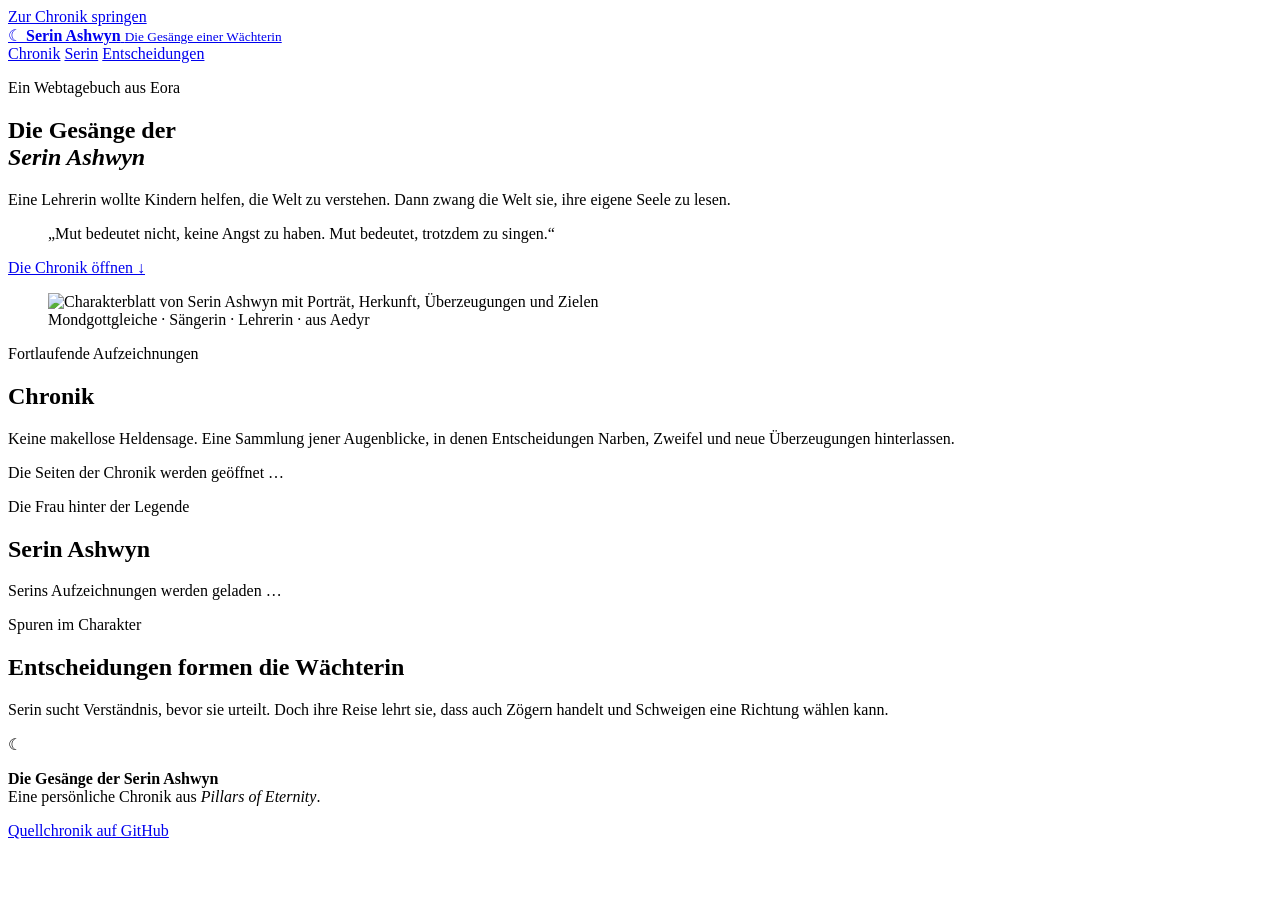
==== index.html @ a5ee4647 "feat: add web chronicle landing page" ====
<!doctype html>
<html lang="de">
<head>
  <meta charset="utf-8">
  <meta name="viewport" content="width=device-width, initial-scale=1">
  <meta name="description" content="Die Gesänge der Serin Ashwyn – ein erzählerisches Webtagebuch zu Pillars of Eternity.">
  <meta name="theme-color" content="#173d2d">
  <title>Die Gesänge der Serin Ashwyn</title>
  <link rel="stylesheet" href="./styles.css">
  <script src="./app.js" defer></script>
</head>
<body>
  <a class="skip-link" href="#chronik">Zur Chronik springen</a>

  <header class="site-header">
    <a class="brand" href="#top" aria-label="Zur Startseite">
      <span class="brand-mark" aria-hidden="true">☾</span>
      <span>
        <strong>Serin Ashwyn</strong>
        <small>Die Gesänge einer Wächterin</small>
      </span>
    </a>
    <nav aria-label="Hauptnavigation">
      <a href="#chronik">Chronik</a>
      <a href="#serin">Serin</a>
      <a href="#entscheidungen">Entscheidungen</a>
    </nav>
  </header>

  <main id="top">
    <section class="hero" aria-labelledby="hero-title">
      <div class="hero-copy">
        <p class="eyebrow">Ein Webtagebuch aus Eora</p>
        <h1 id="hero-title">Die Gesänge der<br><em>Serin Ashwyn</em></h1>
        <p class="lede">Eine Lehrerin wollte Kindern helfen, die Welt zu verstehen. Dann zwang die Welt sie, ihre eigene Seele zu lesen.</p>
        <blockquote>„Mut bedeutet nicht, keine Angst zu haben. Mut bedeutet, trotzdem zu singen.“</blockquote>
        <a class="primary-action" href="#chronik">Die Chronik öffnen <span aria-hidden="true">↓</span></a>
      </div>
      <figure class="hero-portrait">
        <img src="./assets/serin-ashwyn-character-sheet.svg" alt="Charakterblatt von Serin Ashwyn mit Porträt, Herkunft, Überzeugungen und Zielen">
        <figcaption>Mondgottgleiche · Sängerin · Lehrerin · aus Aedyr</figcaption>
      </figure>
    </section>

    <section class="chapter-intro" id="chronik" aria-labelledby="chronik-title">
      <p class="eyebrow">Fortlaufende Aufzeichnungen</p>
      <h2 id="chronik-title">Chronik</h2>
      <p>Keine makellose Heldensage. Eine Sammlung jener Augenblicke, in denen Entscheidungen Narben, Zweifel und neue Überzeugungen hinterlassen.</p>
    </section>

    <section class="timeline" aria-live="polite">
      <div id="entries" class="entries-grid">
        <article class="entry-card loading-card">
          <p>Die Seiten der Chronik werden geöffnet …</p>
        </article>
      </div>
    </section>

    <section class="profile-section" id="serin" aria-labelledby="serin-title">
      <div class="section-heading">
        <p class="eyebrow">Die Frau hinter der Legende</p>
        <h2 id="serin-title">Serin Ashwyn</h2>
      </div>
      <div id="profile" class="profile-grid">
        <p>Serins Aufzeichnungen werden geladen …</p>
      </div>
    </section>

    <section class="decision-section" id="entscheidungen" aria-labelledby="decision-title">
      <div class="decision-copy">
        <p class="eyebrow">Spuren im Charakter</p>
        <h2 id="decision-title">Entscheidungen formen die Wächterin</h2>
        <p>Serin sucht Verständnis, bevor sie urteilt. Doch ihre Reise lehrt sie, dass auch Zögern handelt und Schweigen eine Richtung wählen kann.</p>
      </div>
      <div id="decision-ledger" class="decision-ledger" aria-live="polite"></div>
    </section>
  </main>

  <footer>
    <span class="footer-mark" aria-hidden="true">☾</span>
    <p><strong>Die Gesänge der Serin Ashwyn</strong><br>Eine persönliche Chronik aus <em>Pillars of Eternity</em>.</p>
    <a href="https://github.com/alexmondragonwrites-glitch/Pillars-Chronik">Quellchronik auf GitHub</a>
  </footer>
</body>
</html>
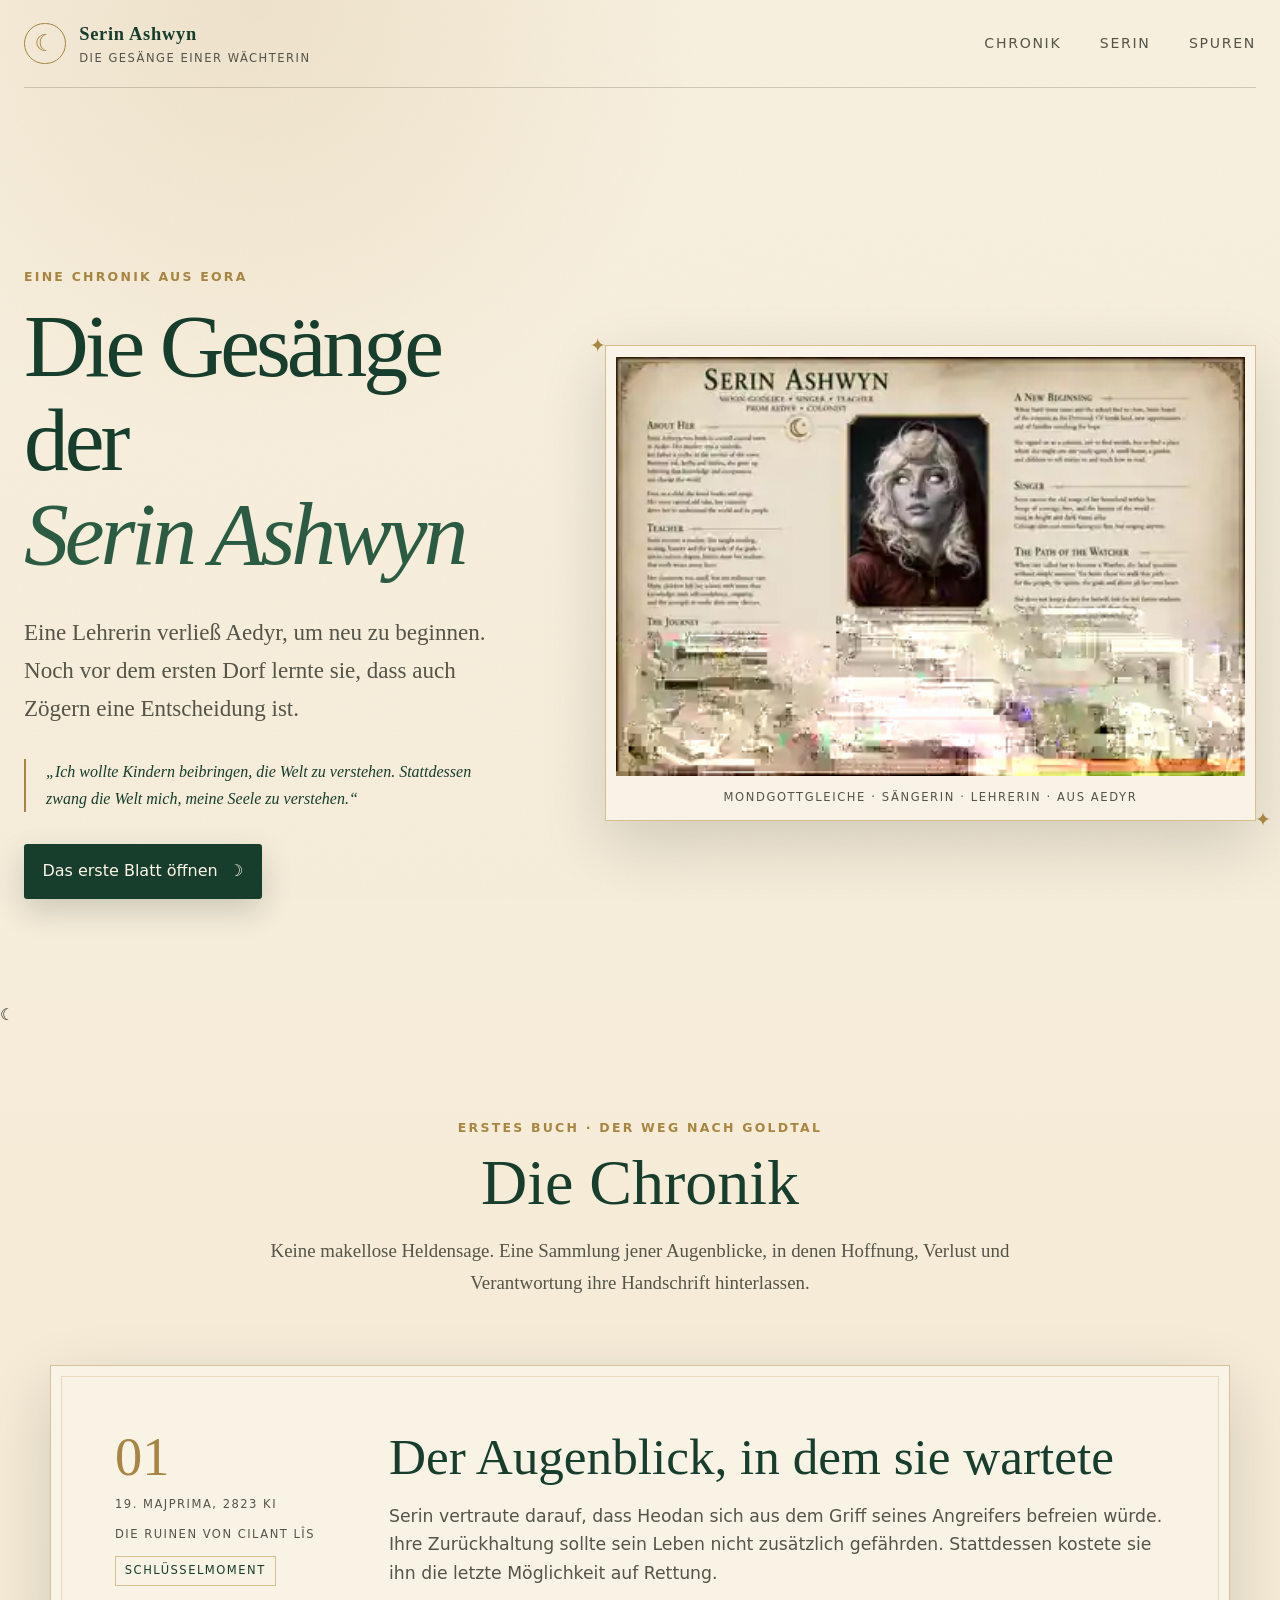
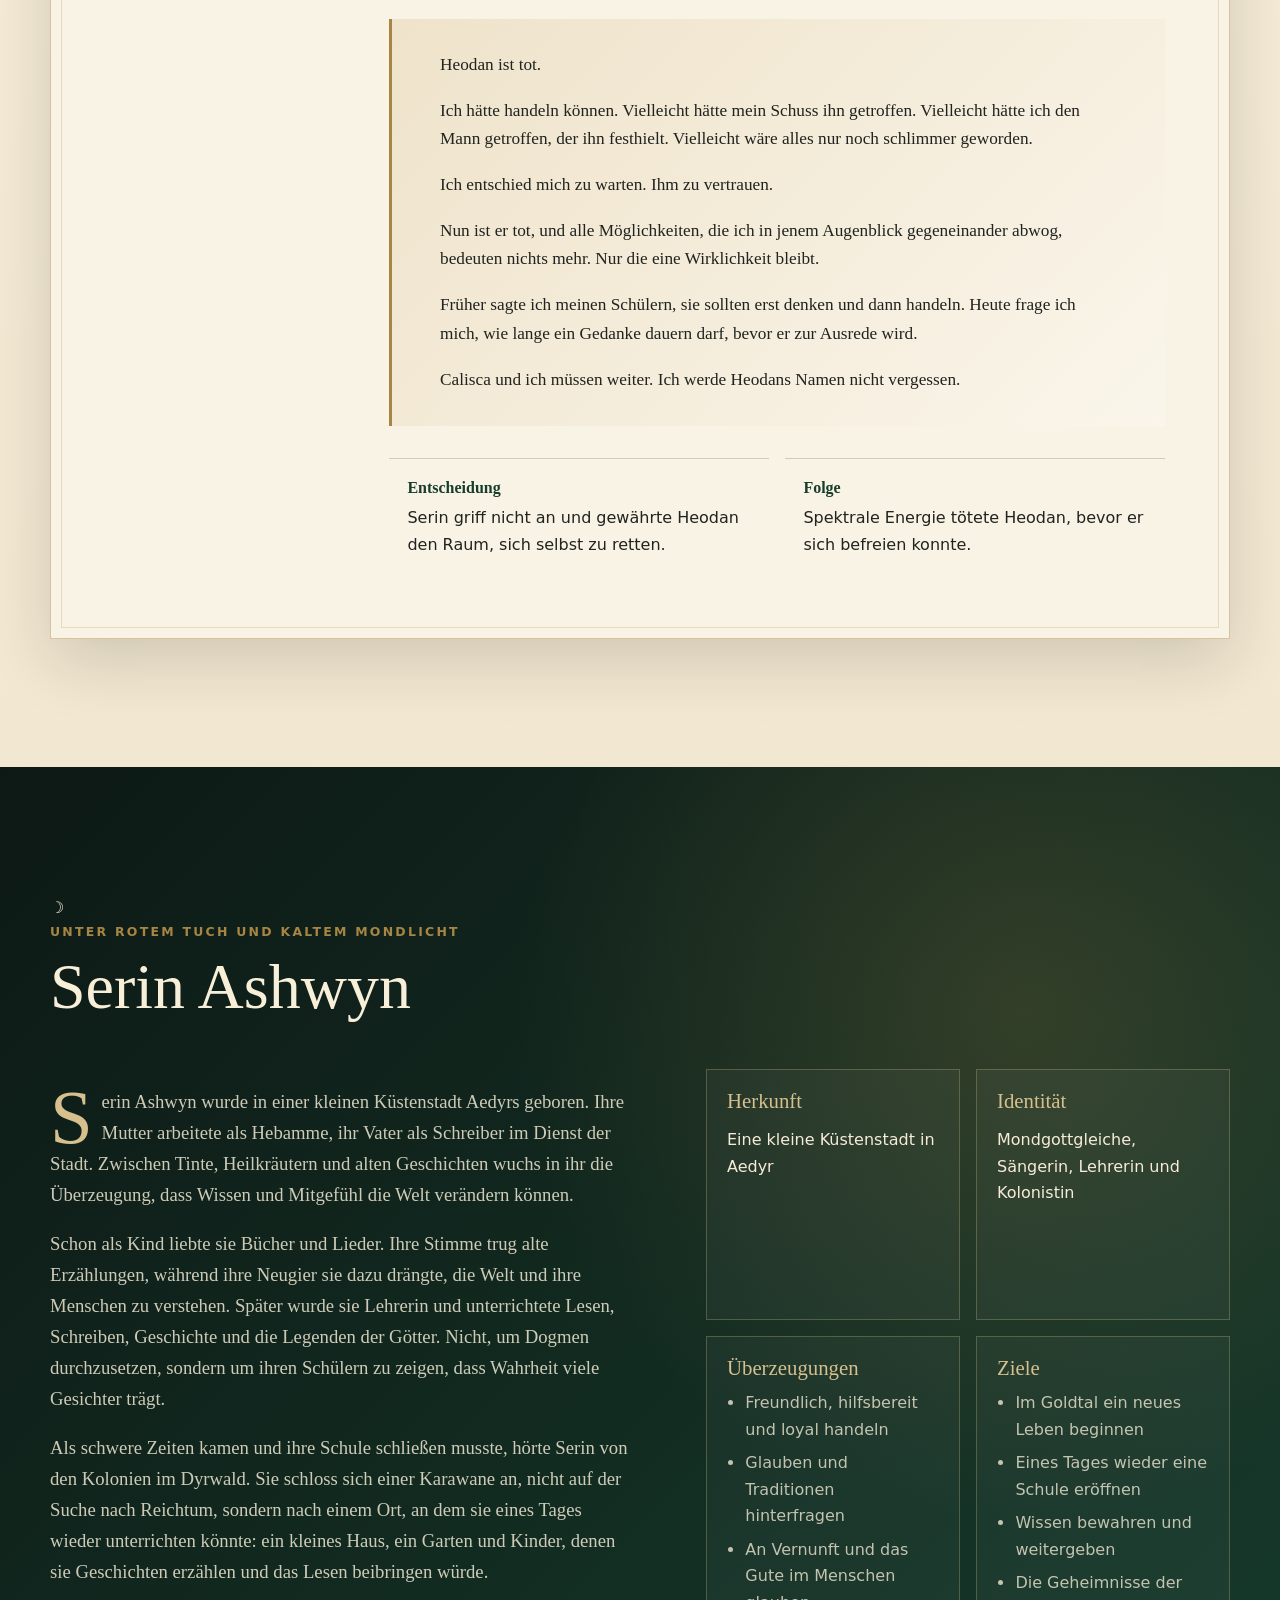
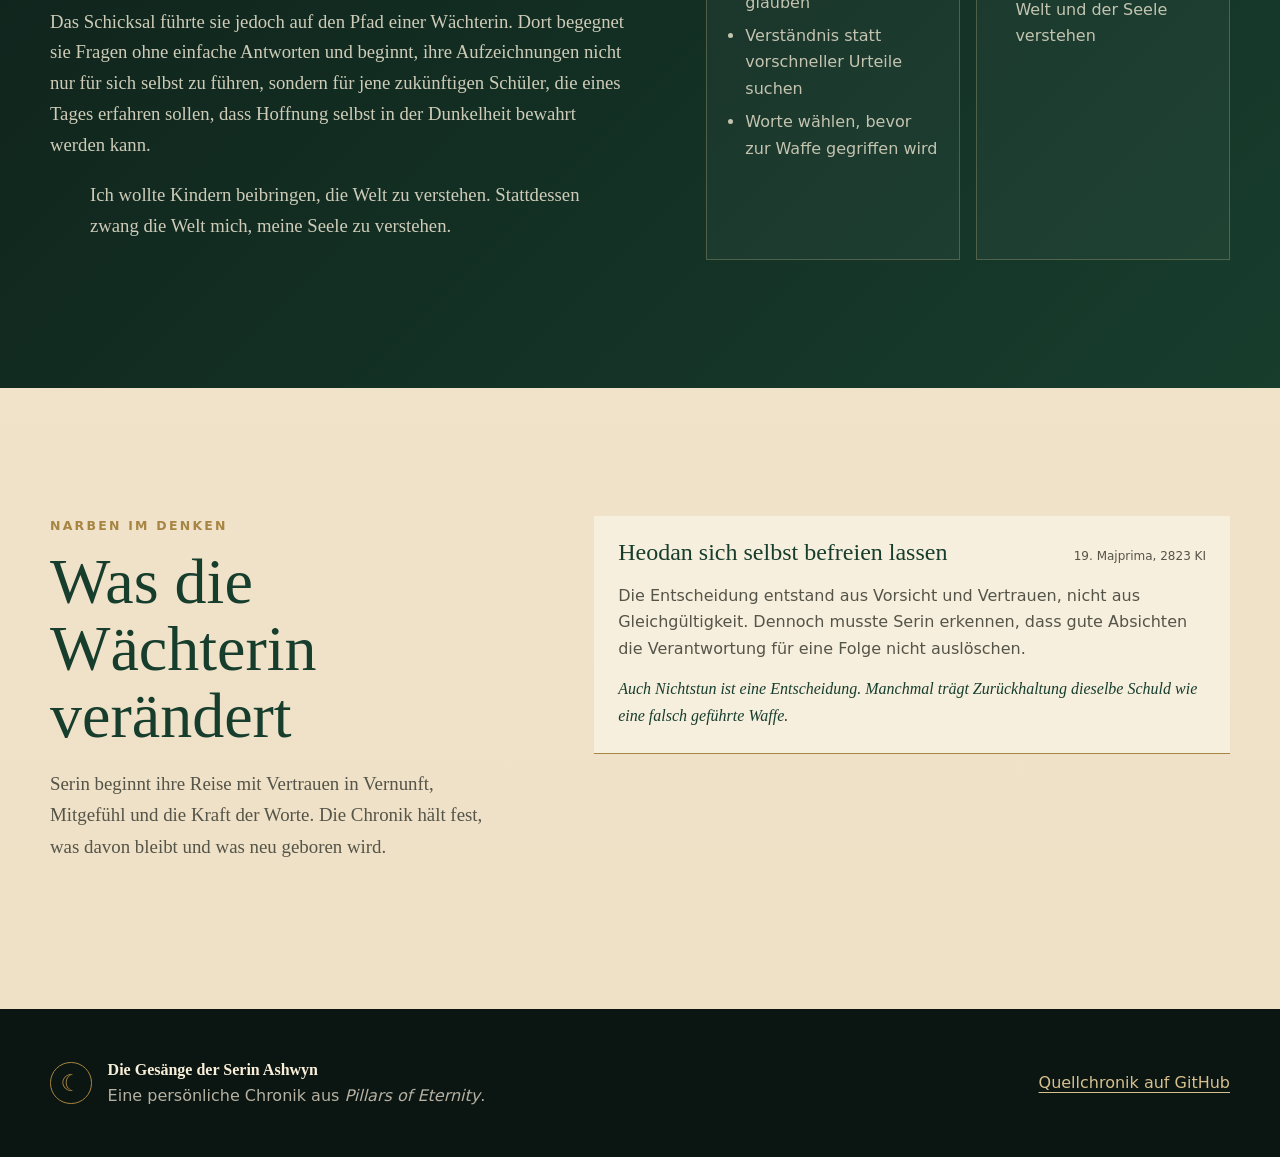
==== commit 698b1331: "feat: transform chronicle into Serin moonlit experience" ====
--- a/index.html
+++ b/index.html
@@ -3,8 +3,8 @@
 <head>
   <meta charset="utf-8">
   <meta name="viewport" content="width=device-width, initial-scale=1">
-  <meta name="description" content="Die Gesänge der Serin Ashwyn – ein erzählerisches Webtagebuch zu Pillars of Eternity.">
-  <meta name="theme-color" content="#173d2d">
+  <meta name="description" content="Die Gesänge der Serin Ashwyn – ein mondbeschienenes Webtagebuch zu Pillars of Eternity.">
+  <meta name="theme-color" content="#240d18">
   <title>Die Gesänge der Serin Ashwyn</title>
   <link rel="stylesheet" href="./styles.css">
   <script src="./app.js" defer></script>
@@ -15,62 +15,59 @@
   <header class="site-header">
     <a class="brand" href="#top" aria-label="Zur Startseite">
       <span class="brand-mark" aria-hidden="true">☾</span>
-      <span>
-        <strong>Serin Ashwyn</strong>
-        <small>Die Gesänge einer Wächterin</small>
-      </span>
+      <span><strong>Serin Ashwyn</strong><small>Die Gesänge einer Wächterin</small></span>
     </a>
     <nav aria-label="Hauptnavigation">
       <a href="#chronik">Chronik</a>
       <a href="#serin">Serin</a>
-      <a href="#entscheidungen">Entscheidungen</a>
+      <a href="#entscheidungen">Spuren</a>
     </nav>
   </header>
 
   <main id="top">
     <section class="hero" aria-labelledby="hero-title">
+      <div class="stars" aria-hidden="true"></div>
+      <div class="moon-orbit" aria-hidden="true"><span class="moon"></span><span class="orbit-line"></span></div>
       <div class="hero-copy">
-        <p class="eyebrow">Ein Webtagebuch aus Eora</p>
+        <p class="eyebrow">Eine Chronik aus Eora</p>
         <h1 id="hero-title">Die Gesänge der<br><em>Serin Ashwyn</em></h1>
-        <p class="lede">Eine Lehrerin wollte Kindern helfen, die Welt zu verstehen. Dann zwang die Welt sie, ihre eigene Seele zu lesen.</p>
-        <blockquote>„Mut bedeutet nicht, keine Angst zu haben. Mut bedeutet, trotzdem zu singen.“</blockquote>
-        <a class="primary-action" href="#chronik">Die Chronik öffnen <span aria-hidden="true">↓</span></a>
+        <p class="lede">Eine Lehrerin verließ Aedyr, um neu zu beginnen. Noch vor dem ersten Dorf lernte sie, dass auch Zögern eine Entscheidung ist.</p>
+        <blockquote>„Ich wollte Kindern beibringen, die Welt zu verstehen. Stattdessen zwang die Welt mich, meine Seele zu verstehen.“</blockquote>
+        <a class="primary-action" href="#chronik">Das erste Blatt öffnen <span aria-hidden="true">☽</span></a>
       </div>
       <figure class="hero-portrait">
+        <div class="portrait-halo" aria-hidden="true"></div>
         <img src="./assets/serin-ashwyn-character-sheet.svg" alt="Charakterblatt von Serin Ashwyn mit Porträt, Herkunft, Überzeugungen und Zielen">
         <figcaption>Mondgottgleiche · Sängerin · Lehrerin · aus Aedyr</figcaption>
       </figure>
     </section>
 
+    <div class="moon-divider" aria-hidden="true"><span>☾</span></div>
+
     <section class="chapter-intro" id="chronik" aria-labelledby="chronik-title">
-      <p class="eyebrow">Fortlaufende Aufzeichnungen</p>
-      <h2 id="chronik-title">Chronik</h2>
-      <p>Keine makellose Heldensage. Eine Sammlung jener Augenblicke, in denen Entscheidungen Narben, Zweifel und neue Überzeugungen hinterlassen.</p>
+      <p class="eyebrow">Erstes Buch · Der Weg nach Goldtal</p>
+      <h2 id="chronik-title">Die Chronik</h2>
+      <p>Keine makellose Heldensage. Eine Sammlung jener Augenblicke, in denen Hoffnung, Verlust und Verantwortung ihre Handschrift hinterlassen.</p>
     </section>
 
     <section class="timeline" aria-live="polite">
-      <div id="entries" class="entries-grid">
-        <article class="entry-card loading-card">
-          <p>Die Seiten der Chronik werden geöffnet …</p>
-        </article>
-      </div>
+      <div id="entries" class="entries-grid"><article class="entry-card loading-card"><p>Die Seiten der Chronik werden geöffnet …</p></article></div>
     </section>
 
     <section class="profile-section" id="serin" aria-labelledby="serin-title">
+      <div class="profile-moon" aria-hidden="true">☽</div>
       <div class="section-heading">
-        <p class="eyebrow">Die Frau hinter der Legende</p>
+        <p class="eyebrow">Unter rotem Tuch und kaltem Mondlicht</p>
         <h2 id="serin-title">Serin Ashwyn</h2>
       </div>
-      <div id="profile" class="profile-grid">
-        <p>Serins Aufzeichnungen werden geladen …</p>
-      </div>
+      <div id="profile" class="profile-grid"><p>Serins Aufzeichnungen werden geladen …</p></div>
     </section>
 
     <section class="decision-section" id="entscheidungen" aria-labelledby="decision-title">
       <div class="decision-copy">
-        <p class="eyebrow">Spuren im Charakter</p>
-        <h2 id="decision-title">Entscheidungen formen die Wächterin</h2>
-        <p>Serin sucht Verständnis, bevor sie urteilt. Doch ihre Reise lehrt sie, dass auch Zögern handelt und Schweigen eine Richtung wählen kann.</p>
+        <p class="eyebrow">Narben im Denken</p>
+        <h2 id="decision-title">Was die Wächterin verändert</h2>
+        <p>Serin beginnt ihre Reise mit Vertrauen in Vernunft, Mitgefühl und die Kraft der Worte. Die Chronik hält fest, was davon bleibt und was neu geboren wird.</p>
       </div>
       <div id="decision-ledger" class="decision-ledger" aria-live="polite"></div>
     </section>
@@ -82,4 +79,4 @@
     <a href="https://github.com/alexmondragonwrites-glitch/Pillars-Chronik">Quellchronik auf GitHub</a>
   </footer>
 </body>
-</html>
+</html>
--- a/styles.css
+++ b/styles.css
@@ -0,0 +1,391 @@
+:root {
+  --ink: #20231f;
+  --ink-soft: #555448;
+  --forest: #173d2d;
+  --forest-light: #2b5c43;
+  --gold: #a78542;
+  --gold-soft: #d5c08e;
+  --parchment: #f3ead6;
+  --parchment-deep: #e6d5b4;
+  --paper: #fbf6e9;
+  --night: #0d1915;
+  --line: rgba(61, 55, 40, 0.22);
+  --shadow: 0 22px 60px rgba(26, 30, 24, 0.16);
+  --serif: Georgia, "Times New Roman", serif;
+  --sans: Inter, ui-sans-serif, system-ui, -apple-system, BlinkMacSystemFont, "Segoe UI", sans-serif;
+}
+
+* { box-sizing: border-box; }
+html { scroll-behavior: smooth; }
+body {
+  margin: 0;
+  color: var(--ink);
+  background:
+    radial-gradient(circle at 20% 0%, rgba(167, 133, 66, 0.13), transparent 28rem),
+    linear-gradient(180deg, #f8f0df 0%, #eee0c5 100%);
+  font-family: var(--sans);
+  line-height: 1.65;
+}
+body::before {
+  content: "";
+  position: fixed;
+  inset: 0;
+  pointer-events: none;
+  opacity: 0.16;
+  background-image: url("data:image/svg+xml,%3Csvg xmlns='http://www.w3.org/2000/svg' width='120' height='120' viewBox='0 0 120 120'%3E%3Cfilter id='n'%3E%3CfeTurbulence type='fractalNoise' baseFrequency='.8' numOctaves='3' stitchTiles='stitch'/%3E%3C/filter%3E%3Crect width='100%25' height='100%25' filter='url(%23n)' opacity='.22'/%3E%3C/svg%3E");
+  z-index: 10;
+  mix-blend-mode: multiply;
+}
+
+a { color: inherit; }
+img { max-width: 100%; display: block; }
+
+.skip-link {
+  position: fixed;
+  top: 1rem;
+  left: 1rem;
+  transform: translateY(-200%);
+  background: var(--forest);
+  color: white;
+  padding: .7rem 1rem;
+  border-radius: .25rem;
+  z-index: 100;
+}
+.skip-link:focus { transform: translateY(0); }
+
+.site-header {
+  width: min(1400px, calc(100% - 3rem));
+  margin: 0 auto;
+  min-height: 88px;
+  display: flex;
+  align-items: center;
+  justify-content: space-between;
+  gap: 2rem;
+  border-bottom: 1px solid var(--line);
+}
+.brand {
+  display: inline-flex;
+  align-items: center;
+  gap: .85rem;
+  text-decoration: none;
+  color: var(--forest);
+}
+.brand-mark, .footer-mark {
+  width: 2.6rem;
+  aspect-ratio: 1;
+  display: grid;
+  place-items: center;
+  border: 1px solid var(--gold);
+  border-radius: 50%;
+  font-size: 1.45rem;
+  color: var(--gold);
+}
+.brand strong {
+  display: block;
+  font-family: var(--serif);
+  font-size: 1.15rem;
+  letter-spacing: .04em;
+}
+.brand small {
+  display: block;
+  color: var(--ink-soft);
+  font-size: .72rem;
+  text-transform: uppercase;
+  letter-spacing: .13em;
+}
+nav { display: flex; gap: clamp(1rem, 3vw, 2.5rem); }
+nav a {
+  text-decoration: none;
+  color: var(--ink-soft);
+  font-size: .88rem;
+  text-transform: uppercase;
+  letter-spacing: .12em;
+  transition: color .2s ease;
+}
+nav a:hover, nav a:focus-visible { color: var(--forest); }
+
+main { overflow: hidden; }
+.hero {
+  width: min(1400px, calc(100% - 3rem));
+  margin: 0 auto;
+  padding: clamp(3rem, 7vw, 7.5rem) 0 clamp(4rem, 8vw, 8rem);
+  display: grid;
+  grid-template-columns: minmax(0, .86fr) minmax(480px, 1.14fr);
+  align-items: center;
+  gap: clamp(3rem, 7vw, 8rem);
+}
+.eyebrow {
+  margin: 0 0 .7rem;
+  color: var(--gold);
+  font-size: .78rem;
+  font-weight: 750;
+  text-transform: uppercase;
+  letter-spacing: .18em;
+}
+h1, h2, h3 {
+  font-family: var(--serif);
+  color: var(--forest);
+  font-weight: 500;
+  line-height: 1.05;
+}
+h1 {
+  margin: 0;
+  font-size: clamp(3.4rem, 7vw, 7.3rem);
+  letter-spacing: -.045em;
+}
+h1 em {
+  color: var(--forest-light);
+  font-weight: 500;
+}
+.lede {
+  max-width: 42rem;
+  margin: 2rem 0 1.6rem;
+  color: var(--ink-soft);
+  font-family: var(--serif);
+  font-size: clamp(1.15rem, 1.8vw, 1.55rem);
+}
+.hero blockquote {
+  margin: 2rem 0;
+  padding-left: 1.25rem;
+  border-left: 2px solid var(--gold);
+  color: var(--forest);
+  font-family: var(--serif);
+  font-style: italic;
+}
+.primary-action {
+  display: inline-flex;
+  align-items: center;
+  gap: .7rem;
+  padding: .9rem 1.15rem;
+  background: var(--forest);
+  color: #fff8e8;
+  text-decoration: none;
+  border-radius: .2rem;
+  box-shadow: 0 12px 30px rgba(23, 61, 45, .19);
+  transition: transform .2s ease, background .2s ease;
+}
+.primary-action:hover, .primary-action:focus-visible {
+  transform: translateY(-2px);
+  background: var(--forest-light);
+}
+.hero-portrait {
+  margin: 0;
+  position: relative;
+  padding: .65rem;
+  background: rgba(255,255,255,.35);
+  border: 1px solid var(--gold-soft);
+  box-shadow: var(--shadow);
+}
+.hero-portrait::before, .hero-portrait::after {
+  content: "✦";
+  position: absolute;
+  color: var(--gold);
+  font-size: 1.2rem;
+  z-index: 2;
+}
+.hero-portrait::before { top: -1rem; left: -1rem; }
+.hero-portrait::after { right: -1rem; bottom: -1rem; }
+.hero-portrait img { width: 100%; height: auto; }
+.hero-portrait figcaption {
+  padding: .75rem .35rem .15rem;
+  color: var(--ink-soft);
+  font-size: .72rem;
+  text-align: center;
+  text-transform: uppercase;
+  letter-spacing: .14em;
+}
+
+.chapter-intro {
+  text-align: center;
+  width: min(780px, calc(100% - 3rem));
+  margin: 0 auto;
+  padding: clamp(4rem, 7vw, 7rem) 0 3rem;
+}
+h2 { margin: .2rem 0 1.1rem; font-size: clamp(2.7rem, 5vw, 5.2rem); }
+.chapter-intro > p:last-child, .decision-copy > p:last-child {
+  color: var(--ink-soft);
+  font-family: var(--serif);
+  font-size: 1.18rem;
+}
+.timeline {
+  width: min(1180px, calc(100% - 3rem));
+  margin: 0 auto;
+  padding-bottom: clamp(5rem, 10vw, 10rem);
+}
+.entries-grid { display: grid; gap: 2rem; }
+.entry-card {
+  display: grid;
+  grid-template-columns: 210px 1fr;
+  gap: clamp(2rem, 5vw, 5rem);
+  position: relative;
+  padding: clamp(2rem, 5vw, 4.6rem);
+  background: rgba(251, 246, 233, .82);
+  border: 1px solid rgba(167, 133, 66, .44);
+  box-shadow: var(--shadow);
+}
+.entry-card::after {
+  content: "";
+  position: absolute;
+  inset: .65rem;
+  border: 1px solid rgba(167, 133, 66, .23);
+  pointer-events: none;
+}
+.entry-meta { position: relative; z-index: 1; }
+.entry-number {
+  display: block;
+  color: var(--gold);
+  font-family: var(--serif);
+  font-size: 3.4rem;
+  line-height: 1;
+}
+.entry-date, .entry-location, .entry-tag {
+  display: block;
+  margin-top: .7rem;
+  color: var(--ink-soft);
+  font-size: .72rem;
+  text-transform: uppercase;
+  letter-spacing: .13em;
+}
+.entry-tag {
+  display: inline-block;
+  padding: .3rem .55rem;
+  border: 1px solid var(--gold-soft);
+  color: var(--forest);
+}
+.entry-body { position: relative; z-index: 1; }
+.entry-body h3 { margin: 0 0 1.15rem; font-size: clamp(2rem, 4vw, 3.8rem); }
+.entry-summary { color: var(--ink-soft); font-size: 1.08rem; }
+.journal {
+  margin: 2rem 0;
+  padding: 2rem clamp(1.25rem, 4vw, 3rem);
+  background: linear-gradient(135deg, rgba(230, 213, 180, .55), rgba(255,255,255,.22));
+  border-left: 3px solid var(--gold);
+  font-family: var(--serif);
+  font-size: 1.08rem;
+}
+.journal p:first-child { margin-top: 0; }
+.journal p:last-child { margin-bottom: 0; }
+.consequence {
+  display: grid;
+  grid-template-columns: repeat(2, minmax(0,1fr));
+  gap: 1rem;
+}
+.consequence div {
+  padding: 1rem 1.15rem;
+  border-top: 1px solid var(--line);
+}
+.consequence strong {
+  display: block;
+  margin-bottom: .25rem;
+  color: var(--forest);
+  font-family: var(--serif);
+}
+.loading-card { display: block; text-align: center; color: var(--ink-soft); }
+
+.profile-section {
+  padding: clamp(5rem, 10vw, 10rem) max(1.5rem, calc((100vw - 1180px) / 2));
+  color: #f5ecd8;
+  background:
+    radial-gradient(circle at 80% 20%, rgba(167, 133, 66, .22), transparent 32rem),
+    linear-gradient(135deg, var(--night), #173d2d);
+}
+.profile-section h2 { color: #f8efd9; }
+.section-heading { max-width: 700px; margin-bottom: 3rem; }
+.profile-grid {
+  display: grid;
+  grid-template-columns: 1.05fr .95fr;
+  gap: clamp(2rem, 6vw, 6rem);
+}
+.profile-story {
+  font-family: var(--serif);
+  font-size: 1.17rem;
+  color: rgba(248, 239, 217, .82);
+}
+.profile-story p:first-child::first-letter {
+  float: left;
+  margin: .1rem .55rem 0 0;
+  color: var(--gold-soft);
+  font-size: 4.8rem;
+  line-height: .75;
+}
+.profile-facts { display: grid; grid-template-columns: repeat(2, minmax(0,1fr)); gap: 1rem; }
+.fact-card {
+  padding: 1.25rem;
+  border: 1px solid rgba(213, 192, 142, .28);
+  background: rgba(255,255,255,.035);
+}
+.fact-card h3 { margin: 0 0 .7rem; color: var(--gold-soft); font-size: 1.3rem; }
+.fact-card ul { margin: 0; padding-left: 1.15rem; color: rgba(248, 239, 217, .76); }
+.fact-card li + li { margin-top: .45rem; }
+
+.decision-section {
+  width: min(1180px, calc(100% - 3rem));
+  margin: 0 auto;
+  padding: clamp(5rem, 10vw, 10rem) 0;
+  display: grid;
+  grid-template-columns: .82fr 1.18fr;
+  gap: clamp(3rem, 8vw, 8rem);
+  align-items: start;
+}
+.decision-copy { position: sticky; top: 2rem; }
+.decision-ledger { display: grid; gap: 1rem; }
+.decision-item {
+  padding: 1.5rem;
+  background: rgba(251, 246, 233, .68);
+  border-bottom: 1px solid var(--gold);
+}
+.decision-item header {
+  display: flex;
+  align-items: baseline;
+  justify-content: space-between;
+  gap: 1rem;
+}
+.decision-item h3 { margin: 0; font-size: 1.5rem; }
+.decision-item time { color: var(--ink-soft); font-size: .75rem; }
+.decision-item p { margin-bottom: 0; color: var(--ink-soft); }
+.decision-item .lesson {
+  margin-top: .9rem;
+  color: var(--forest);
+  font-family: var(--serif);
+  font-style: italic;
+}
+
+footer {
+  padding: 3rem max(1.5rem, calc((100vw - 1180px) / 2));
+  display: grid;
+  grid-template-columns: auto 1fr auto;
+  align-items: center;
+  gap: 1rem;
+  background: #0b1512;
+  color: rgba(248, 239, 217, .72);
+}
+footer p { margin: 0; }
+footer strong { color: #f8efd9; font-family: var(--serif); }
+footer a { color: var(--gold-soft); text-underline-offset: .25em; }
+
+@media (max-width: 980px) {
+  .hero { grid-template-columns: 1fr; }
+  .hero-copy { max-width: 760px; }
+  .hero-portrait { max-width: 760px; }
+  .profile-grid, .decision-section { grid-template-columns: 1fr; }
+  .decision-copy { position: static; }
+}
+@media (max-width: 720px) {
+  .site-header { width: min(100% - 2rem, 1400px); align-items: flex-start; padding: 1rem 0; }
+  .brand small { display: none; }
+  nav { gap: .8rem; flex-wrap: wrap; justify-content: flex-end; }
+  nav a { font-size: .7rem; }
+  .hero, .timeline, .decision-section { width: min(100% - 2rem, 1180px); }
+  .hero { grid-template-columns: minmax(0,1fr); padding-top: 2.5rem; }
+  h1 { font-size: clamp(3rem, 14vw, 5rem); }
+  .entry-card { grid-template-columns: 1fr; gap: 1.5rem; }
+  .entry-meta { display: flex; flex-wrap: wrap; align-items: center; gap: .55rem 1rem; }
+  .entry-date, .entry-location, .entry-tag { margin-top: 0; }
+  .consequence, .profile-facts { grid-template-columns: 1fr; }
+  footer { grid-template-columns: auto 1fr; }
+  footer a { grid-column: 1 / -1; }
+}
+@media (prefers-reduced-motion: reduce) {
+  html { scroll-behavior: auto; }
+  *, *::before, *::after { transition-duration: .01ms !important; }
+}
